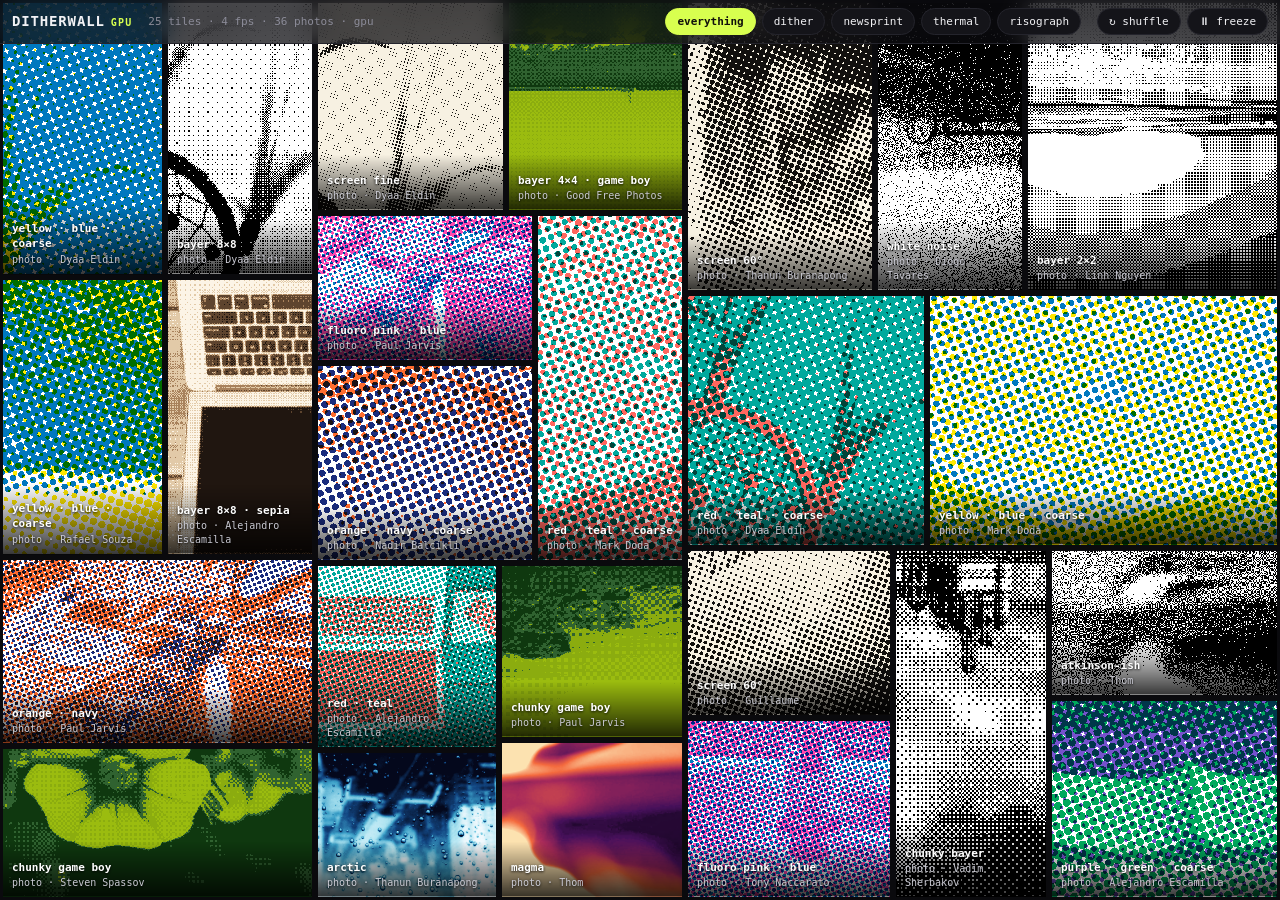
==== gpu/index.html @ 8051a63d "Add GPU wall: WebGL2 shader port, animated and pointer-reactive Renders the effects as fragment shad" ====
<!DOCTYPE html>
<html lang="en">
<head>
<meta charset="utf-8">
<meta name="viewport" content="width=device-width, initial-scale=1">
<title>ditherwall — gpu</title>
<meta name="color-scheme" content="dark">
<link rel="icon" href="data:image/svg+xml,%3Csvg xmlns='http://www.w3.org/2000/svg' viewBox='0 0 8 8'%3E%3Crect width='8' height='8' fill='%230b0b0e'/%3E%3Cg fill='%23d8ff4f'%3E%3Crect x='0' y='0' width='2' height='2'/%3E%3Crect x='4' y='0' width='2' height='2'/%3E%3Crect x='2' y='2' width='2' height='2'/%3E%3Crect x='6' y='2' width='2' height='2'/%3E%3Crect x='0' y='4' width='2' height='2'/%3E%3Crect x='4' y='4' width='2' height='2'/%3E%3Crect x='2' y='6' width='2' height='2'/%3E%3Crect x='6' y='6' width='2' height='2'/%3E%3C/g%3E%3C/svg%3E">
<link rel="stylesheet" href="style.css">
</head>
<body>
<canvas id="stage"></canvas>
<div id="labels" class="labels"></div>

<header class="bar">
  <h1>ditherwall<span class="tag">gpu</span></h1>
  <p id="status">compiling shaders…</p>
  <div class="chips" id="genres"></div>
  <div class="buttons">
    <button id="shuffle" type="button">↻ shuffle</button>
    <button id="freeze" type="button">⏸ freeze</button>
  </div>
</header>

<script type="module" src="main.js"></script>
</body>
</html>
---- gpu/style.css ----
:root { --ink:#f2f2f5; --muted:#8b8b98; --accent:#d8ff4f; --line:#24242c; --panel:#141419; }
* { box-sizing:border-box; }
html,body { margin:0; height:100%; background:#0b0b0e; color:var(--ink);
  font:13px/1.4 ui-monospace,"DejaVu Sans Mono",Menlo,monospace; overflow:hidden; }

/* The canvas is the wall; everything else floats over it. */
#stage { position:fixed; inset:0; display:block; }

.labels { position:fixed; inset:0; pointer-events:none; }
.label { position:absolute; transform:translateY(-100%); padding:18px 9px 7px;
  display:flex; flex-direction:column; gap:1px; text-shadow:0 1px 3px rgba(0,0,0,.95);
  /* tiles range from near-black to paper white, so the caption carries its own backdrop */
  background:linear-gradient(to top, rgba(0,0,0,.78), rgba(0,0,0,0)); }
.label .effect { font-size:11px; font-weight:600; color:#fff; }
.label .credit { font-size:10px; color:#c9c9d2; }

.bar { position:fixed; top:0; left:0; right:0; z-index:5;
  display:flex; align-items:center; gap:8px 16px; flex-wrap:wrap;
  padding:8px 12px; background:rgba(11,11,14,.72); backdrop-filter:blur(14px);
  border-bottom:1px solid var(--line); }
.bar h1 { margin:0; font-size:14px; letter-spacing:.06em; text-transform:uppercase; }
.tag { color:var(--accent); margin-left:6px; font-size:10px; letter-spacing:.12em; }
.bar p { margin:0; color:var(--muted); font-size:11px; min-width:16ch; }

.chips { display:flex; gap:6px; margin-left:auto; }
button, .chip { font:inherit; font-size:11px; color:var(--ink); background:var(--panel);
  border:1px solid var(--line); border-radius:999px; padding:5px 11px; cursor:pointer; }
button:hover,.chip:hover { border-color:#3a3a46; }
.chip[aria-pressed="true"] { background:var(--accent); border-color:var(--accent); color:#10100a; font-weight:600; }
.buttons { display:flex; gap:6px; }
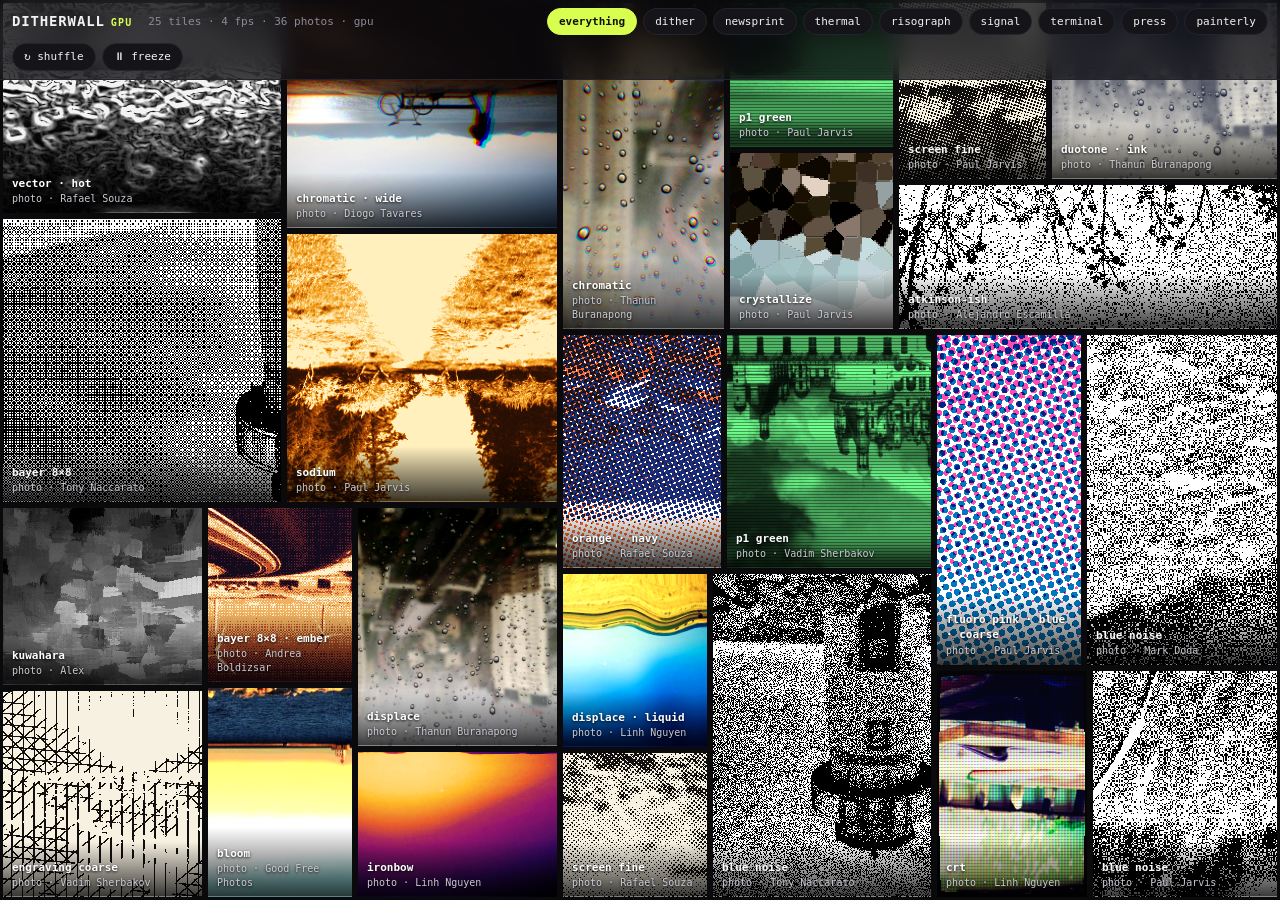
==== commit 4230a305: "Add preview card metadata for the deployed wall Now that the wall has a public URL, a link to it ren" ====
--- a/gpu/index.html
+++ b/gpu/index.html
@@ -5,6 +5,17 @@
 <meta name="viewport" content="width=device-width, initial-scale=1">
 <title>ditherwall — gpu</title>
 <meta name="color-scheme" content="dark">
+<meta name="description" content="Photographs rendered through dithering and print-process algorithms as WebGL shaders — live, animated, and reactive to the pointer.">
+
+<!-- Preview card. The image is an actual frame off the wall, not a mockup. -->
+<meta property="og:type" content="website">
+<meta property="og:title" content="ditherwall">
+<meta property="og:description" content="Sixteen shader programs, 61 presets: dithering, halftone, risograph, thermal, phosphor, xerox — all running live on your GPU.">
+<meta property="og:image" content="preview.jpg">
+<meta name="twitter:card" content="summary_large_image">
+<meta name="twitter:title" content="ditherwall">
+<meta name="twitter:description" content="Dithering and print-process algorithms as live WebGL shaders.">
+<meta name="twitter:image" content="preview.jpg">
 <link rel="icon" href="data:image/svg+xml,%3Csvg xmlns='http://www.w3.org/2000/svg' viewBox='0 0 8 8'%3E%3Crect width='8' height='8' fill='%230b0b0e'/%3E%3Cg fill='%23d8ff4f'%3E%3Crect x='0' y='0' width='2' height='2'/%3E%3Crect x='4' y='0' width='2' height='2'/%3E%3Crect x='2' y='2' width='2' height='2'/%3E%3Crect x='6' y='2' width='2' height='2'/%3E%3Crect x='0' y='4' width='2' height='2'/%3E%3Crect x='4' y='4' width='2' height='2'/%3E%3Crect x='2' y='6' width='2' height='2'/%3E%3Crect x='6' y='6' width='2' height='2'/%3E%3C/g%3E%3C/svg%3E">
 <link rel="stylesheet" href="style.css">
 </head>
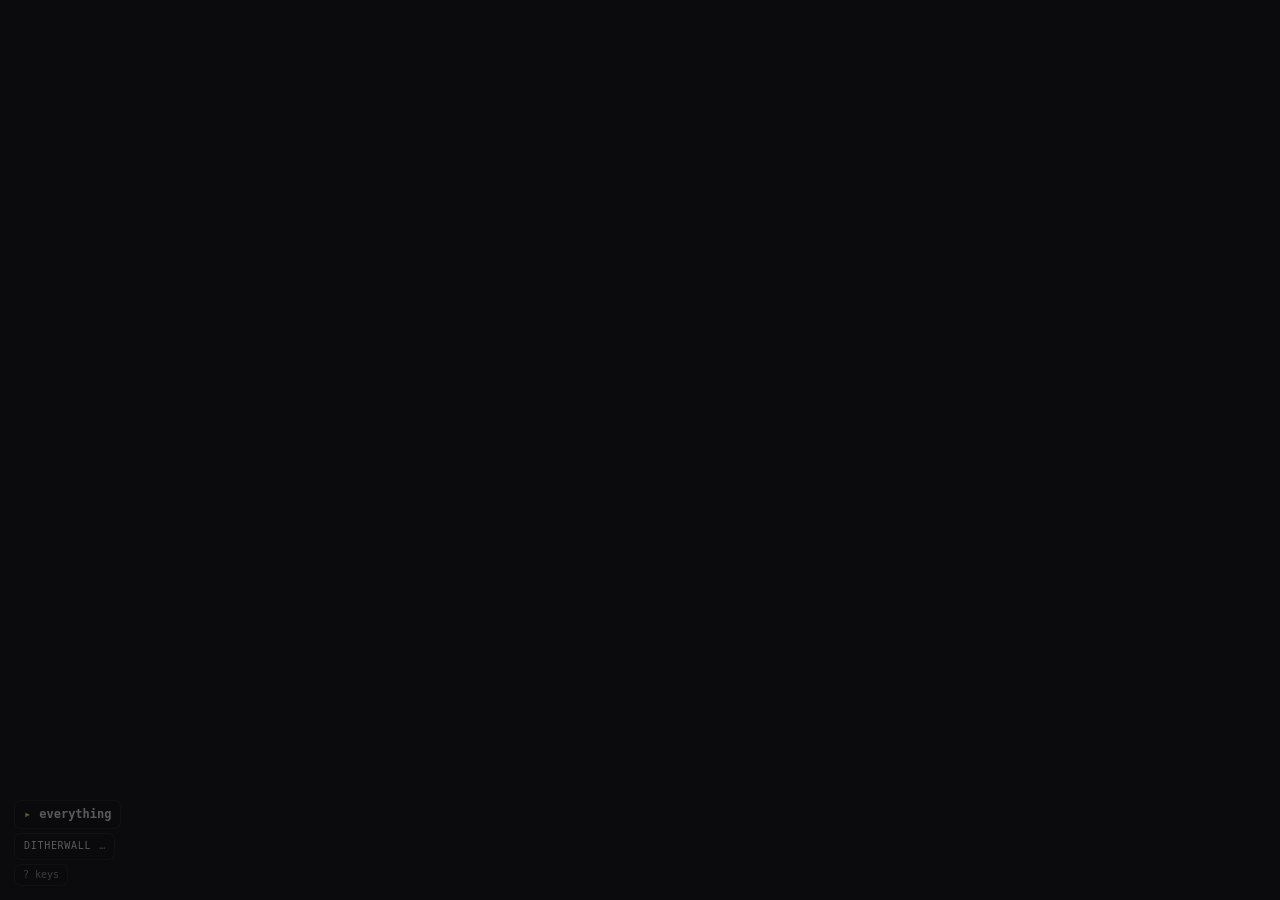
==== commit 942d707c: "Replace the header with corner chrome that gets out of the way The header occupied a strip of every " ====
--- a/gpu/index.html
+++ b/gpu/index.html
@@ -3,7 +3,7 @@
 <head>
 <meta charset="utf-8">
 <meta name="viewport" content="width=device-width, initial-scale=1">
-<title>ditherwall — gpu</title>
+<title>ditherwall</title>
 <meta name="color-scheme" content="dark">
 <meta name="description" content="Photographs rendered through dithering and print-process algorithms as WebGL shaders — live, animated, and reactive to the pointer.">
 
@@ -16,22 +16,43 @@
 <meta name="twitter:title" content="ditherwall">
 <meta name="twitter:description" content="Dithering and print-process algorithms as live WebGL shaders.">
 <meta name="twitter:image" content="preview.jpg">
+
 <link rel="icon" href="data:image/svg+xml,%3Csvg xmlns='http://www.w3.org/2000/svg' viewBox='0 0 8 8'%3E%3Crect width='8' height='8' fill='%230b0b0e'/%3E%3Cg fill='%23d8ff4f'%3E%3Crect x='0' y='0' width='2' height='2'/%3E%3Crect x='4' y='0' width='2' height='2'/%3E%3Crect x='2' y='2' width='2' height='2'/%3E%3Crect x='6' y='2' width='2' height='2'/%3E%3Crect x='0' y='4' width='2' height='2'/%3E%3Crect x='4' y='4' width='2' height='2'/%3E%3Crect x='2' y='6' width='2' height='2'/%3E%3Crect x='6' y='6' width='2' height='2'/%3E%3C/g%3E%3C/svg%3E">
 <link rel="stylesheet" href="style.css">
 </head>
 <body>
+
 <canvas id="stage"></canvas>
 <div id="labels" class="labels"></div>
 
-<header class="bar">
-  <h1>ditherwall<span class="tag">gpu</span></h1>
-  <p id="status">compiling shaders…</p>
-  <div class="chips" id="genres"></div>
-  <div class="buttons">
-    <button id="shuffle" type="button">↻ shuffle</button>
-    <button id="freeze" type="button">⏸ freeze</button>
+<!-- The only persistent chrome: a corner block that fades back when idle. -->
+<div id="hud" class="hud" aria-label="Controls">
+  <ul id="genres" class="genres" role="listbox" aria-label="Style"></ul>
+
+  <button id="toggle" class="line current" aria-expanded="false" aria-controls="genres">
+    <span class="caret">▸</span><span id="currentGenre">everything</span>
+  </button>
+
+  <div class="line meta">
+    <span class="mark">ditherwall</span>
+    <span id="status">…</span>
   </div>
-</header>
+
+  <div class="line hint" id="hint">? keys</div>
+</div>
+
+<div id="help" class="help" hidden>
+  <dl>
+    <dt>1 – 9</dt><dd>style</dd>
+    <dt>space</dt><dd>freeze</dd>
+    <dt>r</dt><dd>shuffle</dd>
+    <dt>l</dt><dd>pin captions</dd>
+    <dt>f</dt><dd>fullscreen</dd>
+    <dt>h</dt><dd>hide all chrome</dd>
+    <dt>?</dt><dd>this</dd>
+  </dl>
+  <p>Move the pointer — the processes respond to it.</p>
+</div>
 
 <script type="module" src="main.js"></script>
 </body>
--- a/gpu/style.css
+++ b/gpu/style.css
@@ -1,30 +1,152 @@
-:root { --ink:#f2f2f5; --muted:#8b8b98; --accent:#d8ff4f; --line:#24242c; --panel:#141419; }
-* { box-sizing:border-box; }
-html,body { margin:0; height:100%; background:#0b0b0e; color:var(--ink);
-  font:13px/1.4 ui-monospace,"DejaVu Sans Mono",Menlo,monospace; overflow:hidden; }
+:root {
+  --ink: #f4f4f7;
+  --muted: #9a9aa8;
+  --accent: #d8ff4f;
+  --pad: 14px;
+  --idle: .34;          /* resting opacity: legible, but well back */
+}
 
-/* The canvas is the wall; everything else floats over it. */
-#stage { position:fixed; inset:0; display:block; }
+* { box-sizing: border-box; }
 
-.labels { position:fixed; inset:0; pointer-events:none; }
-.label { position:absolute; transform:translateY(-100%); padding:18px 9px 7px;
-  display:flex; flex-direction:column; gap:1px; text-shadow:0 1px 3px rgba(0,0,0,.95);
-  /* tiles range from near-black to paper white, so the caption carries its own backdrop */
-  background:linear-gradient(to top, rgba(0,0,0,.78), rgba(0,0,0,0)); }
-.label .effect { font-size:11px; font-weight:600; color:#fff; }
-.label .credit { font-size:10px; color:#c9c9d2; }
+html, body {
+  margin: 0;
+  height: 100%;
+  background: #0b0b0e;
+  color: var(--ink);
+  font: 12px/1.45 ui-monospace, "DejaVu Sans Mono", Menlo, monospace;
+  overflow: hidden;
+}
 
-.bar { position:fixed; top:0; left:0; right:0; z-index:5;
-  display:flex; align-items:center; gap:8px 16px; flex-wrap:wrap;
-  padding:8px 12px; background:rgba(11,11,14,.72); backdrop-filter:blur(14px);
-  border-bottom:1px solid var(--line); }
-.bar h1 { margin:0; font-size:14px; letter-spacing:.06em; text-transform:uppercase; }
-.tag { color:var(--accent); margin-left:6px; font-size:10px; letter-spacing:.12em; }
-.bar p { margin:0; color:var(--muted); font-size:11px; min-width:16ch; }
+/* The wall is the page. Everything else floats over it and gets out of the way. */
+#stage { position: fixed; inset: 0; display: block; }
 
-.chips { display:flex; gap:6px; margin-left:auto; }
-button, .chip { font:inherit; font-size:11px; color:var(--ink); background:var(--panel);
-  border:1px solid var(--line); border-radius:999px; padding:5px 11px; cursor:pointer; }
-button:hover,.chip:hover { border-color:#3a3a46; }
-.chip[aria-pressed="true"] { background:var(--accent); border-color:var(--accent); color:#10100a; font-weight:600; }
-.buttons { display:flex; gap:6px; }
+/* ---------------------------------------------------------------- captions */
+
+.labels { position: fixed; inset: 0; pointer-events: none; }
+
+.label {
+  position: absolute;
+  transform: translateY(-100%);
+  padding: 20px 10px 8px;
+  display: flex;
+  flex-direction: column;
+  gap: 1px;
+  opacity: 0;
+  transition: opacity .18s ease;
+  background: linear-gradient(to top, rgba(0, 0, 0, .74), transparent);
+  text-shadow: 0 1px 3px rgba(0, 0, 0, .95);
+}
+/* One caption at a time, for whichever tile the pointer is over. */
+.label.near { opacity: 1; }
+/* ...unless captions are pinned on, for reading the whole wall. */
+.labels.pinned .label { opacity: 1; }
+
+.label .effect { font-size: 11px; font-weight: 600; color: #fff; }
+.label .credit { font-size: 10px; color: #c4c4ce; }
+
+/* -------------------------------------------------------------------- hud */
+
+.hud {
+  position: fixed;
+  left: max(var(--pad), env(safe-area-inset-left));
+  bottom: max(var(--pad), env(safe-area-inset-bottom));
+  z-index: 5;
+  display: flex;
+  flex-direction: column;
+  align-items: flex-start;
+  gap: 4px;
+  opacity: var(--idle);
+  transition: opacity .35s ease;
+}
+/* Woken by any pointer movement, and held awake while being used. */
+.hud.awake, .hud:hover, .hud:focus-within { opacity: 1; }
+
+.line {
+  display: flex;
+  align-items: baseline;
+  gap: 8px;
+  padding: 5px 9px;
+  border-radius: 7px;
+  background: rgba(10, 10, 14, .62);
+  backdrop-filter: blur(10px);
+  border: 1px solid rgba(255, 255, 255, .09);
+  white-space: nowrap;
+}
+
+.mark { color: var(--ink); letter-spacing: .07em; text-transform: uppercase; font-size: 10px; }
+.meta #status { color: var(--muted); font-size: 10px; }
+
+.current {
+  font: inherit;
+  color: var(--ink);
+  cursor: pointer;
+  font-weight: 600;
+}
+.current .caret { color: var(--accent); display: inline-block; transition: transform .18s; }
+.current[aria-expanded="true"] .caret { transform: rotate(90deg); }
+
+.hint { color: var(--muted); font-size: 10px; padding: 3px 8px; }
+
+/* Genre list grows upward out of the corner, so the wall below stays clear. */
+.genres {
+  list-style: none;
+  margin: 0 0 2px;
+  padding: 5px;
+  display: none;
+  flex-direction: column;
+  gap: 1px;
+  border-radius: 8px;
+  background: rgba(10, 10, 14, .74);
+  backdrop-filter: blur(14px);
+  border: 1px solid rgba(255, 255, 255, .09);
+  max-height: 62vh;
+  overflow: auto;
+  scrollbar-width: thin;
+}
+.genres.open { display: flex; }
+
+.genres li {
+  display: flex;
+  align-items: center;
+  gap: 8px;
+  padding: 4px 9px 4px 7px;
+  border-radius: 5px;
+  cursor: pointer;
+  color: var(--muted);
+}
+.genres li:hover { background: rgba(255, 255, 255, .07); color: var(--ink); }
+.genres li[aria-selected="true"] { color: var(--accent); }
+.genres li .key { color: #5d5d6b; font-size: 10px; width: 1ch; }
+
+/* ------------------------------------------------------------------- help */
+
+.help {
+  position: fixed;
+  left: max(var(--pad), env(safe-area-inset-left));
+  bottom: calc(max(var(--pad), env(safe-area-inset-bottom)) + 104px);
+  z-index: 6;
+  padding: 11px 13px;
+  border-radius: 9px;
+  background: rgba(10, 10, 14, .82);
+  backdrop-filter: blur(14px);
+  border: 1px solid rgba(255, 255, 255, .1);
+  max-width: 260px;
+}
+.help[hidden] { display: none; }
+.help dl { margin: 0; display: grid; grid-template-columns: auto 1fr; gap: 3px 12px; }
+.help dt { color: var(--accent); }
+.help dd { margin: 0; color: var(--muted); }
+.help p { margin: 9px 0 0; color: var(--muted); font-size: 10px; line-height: 1.4; }
+
+/* Everything hidden: the wall alone. */
+body.bare .hud, body.bare .help, body.bare .labels { opacity: 0; pointer-events: none; }
+
+@media (max-width: 640px) {
+  :root { --pad: 10px; --idle: .3; }
+  .hud { gap: 3px; }
+  .hint { display: none; }
+}
+
+@media (prefers-reduced-motion: reduce) {
+  .hud, .label, .current .caret { transition: none; }
+}
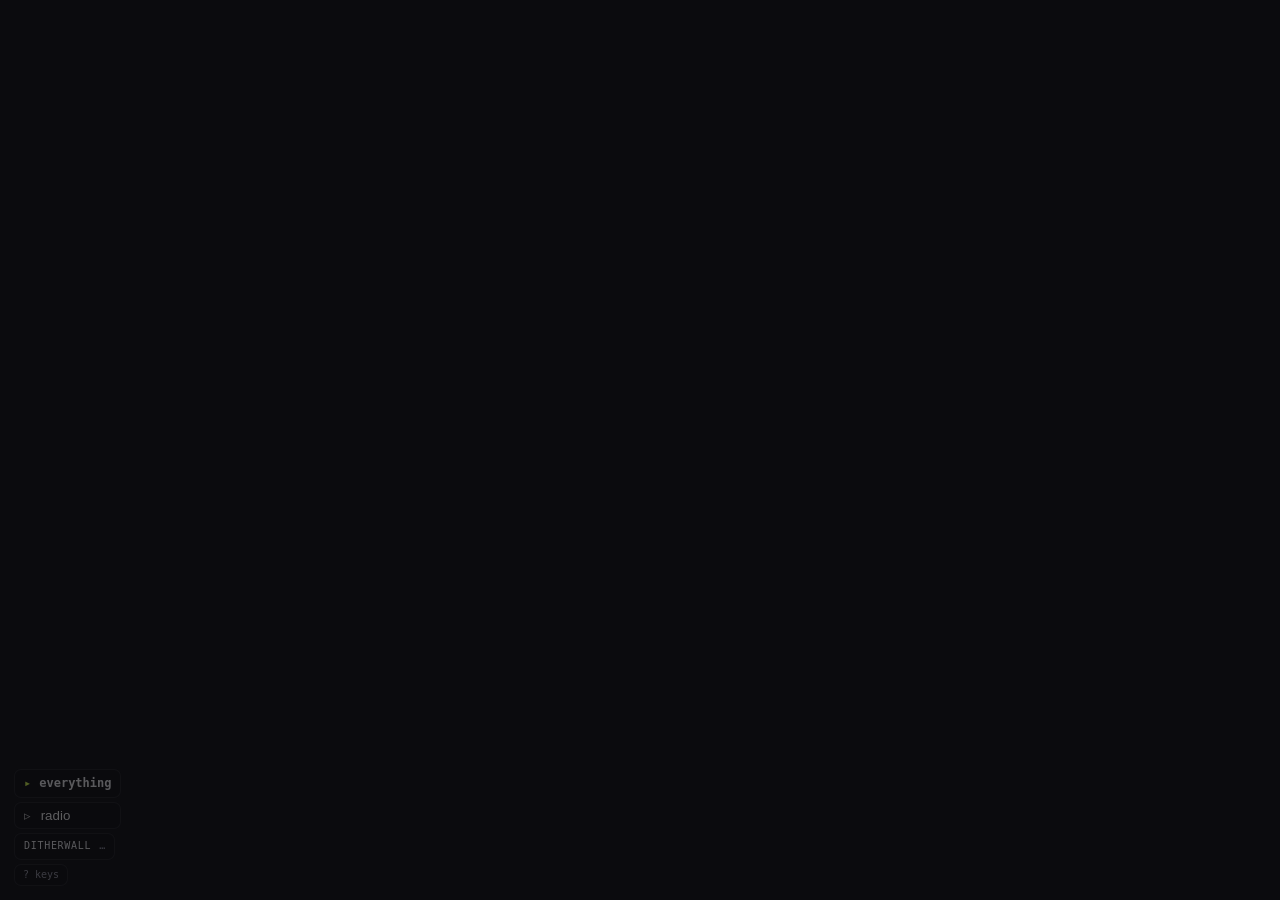
==== commit 9d8d28c3: "Add the radio: Creative Commons music, and a wall that moves to it Fourteen instrumentals, 35 MB, 49" ====
--- a/gpu/index.html
+++ b/gpu/index.html
@@ -33,6 +33,10 @@
     <span class="caret">▸</span><span id="currentGenre">everything</span>
   </button>
 
+  <button id="music" class="line music" aria-pressed="false" aria-label="Play music">
+    <span class="glyph"></span><span id="nowPlaying">radio</span>
+  </button>
+
   <div class="line meta">
     <span class="mark">ditherwall</span>
     <span id="status">…</span>
@@ -46,12 +50,19 @@
     <dt>1 – 9</dt><dd>style</dd>
     <dt>space</dt><dd>freeze</dd>
     <dt>r</dt><dd>shuffle</dd>
+    <dt>m</dt><dd>music</dd>
     <dt>l</dt><dd>pin captions</dd>
     <dt>f</dt><dd>fullscreen</dd>
     <dt>h</dt><dd>hide all chrome</dd>
     <dt>?</dt><dd>this</dd>
   </dl>
   <p>Move the pointer — the processes respond to it.</p>
+
+  <div class="credits">
+    <p>Photographs from <a href="https://picsum.photos">Picsum</a>, credited per tile.</p>
+    <p id="musicCredits">Music: Creative Commons, credited below.</p>
+    <ul id="trackCredits"></ul>
+  </div>
 </div>
 
 <script type="module" src="main.js"></script>
--- a/gpu/style.css
+++ b/gpu/style.css
@@ -150,3 +150,45 @@
 @media (prefers-reduced-motion: reduce) {
   .hud, .label, .current .caret { transition: none; }
 }
+
+/* While a tile owns the screen the wall behind it is inert. */
+body.focused .label { transition: opacity .25s ease; }
+body.focused .hint { opacity: 0; }
+
+/* ---- radio -------------------------------------------------------------
+   The now-playing line sits in the same corner block as everything else and
+   stays quiet: this is a wall you look at, with music under it, not a player. */
+
+.hud .music {
+  display: flex;
+  align-items: baseline;
+  gap: 0.5em;
+  width: 100%;
+  text-align: left;
+  cursor: pointer;
+}
+
+.hud .music .glyph {
+  width: 0.75em;
+  flex: none;
+  opacity: 0.75;
+}
+.hud .music .glyph::before { content: '▹'; }
+body.playing .hud .music .glyph::before { content: '▪'; }
+
+#nowPlaying {
+  overflow: hidden;
+  text-overflow: ellipsis;
+  white-space: nowrap;
+}
+
+.np-title { opacity: 0.95; }
+.np-artist { opacity: 0.55; }
+.np-artist::before { content: ' · '; }
+
+.help .credits { margin-top: 1rem; border-top: 1px solid rgba(255,255,255,0.12); padding-top: 0.7rem; }
+.help .credits p { margin: 0 0 0.4rem; opacity: 0.7; }
+.help .credits ul { margin: 0; padding: 0; list-style: none; max-height: 32vh; overflow-y: auto; }
+.help .credits li { opacity: 0.66; line-height: 1.5; }
+.help .credits a { color: inherit; }
+.help .credits .lic { opacity: 0.5; }
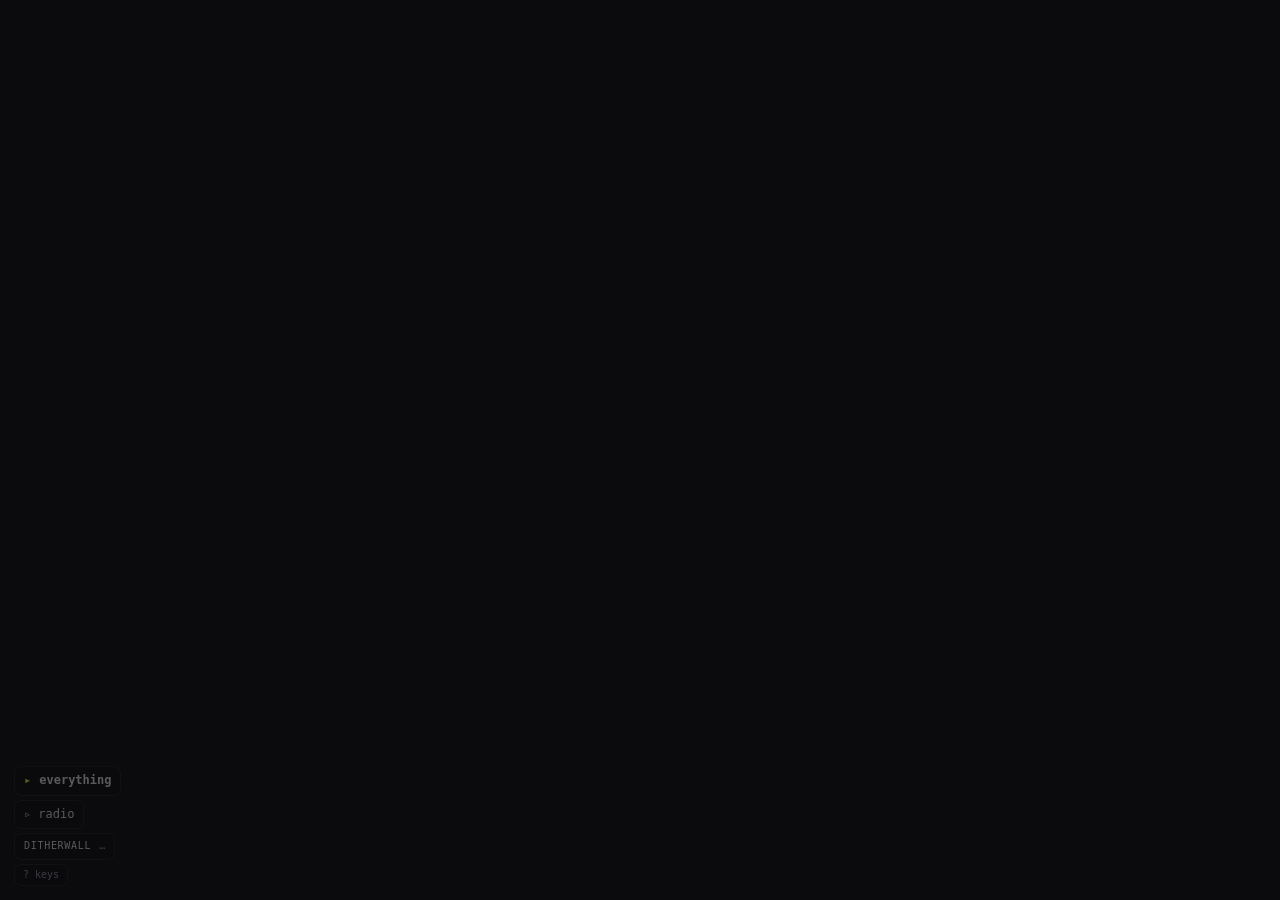
==== commit 583374b2: "Let the radio's tracks be picked from the corner menu The track list reuses the genre list wholesale" ====
--- a/gpu/index.html
+++ b/gpu/index.html
@@ -33,9 +33,16 @@
     <span class="caret">▸</span><span id="currentGenre">everything</span>
   </button>
 
-  <button id="music" class="line music" aria-pressed="false" aria-label="Play music">
-    <span class="glyph"></span><span id="nowPlaying">radio</span>
-  </button>
+  <ul id="tracks" class="genres tracks" role="listbox" aria-label="Track"></ul>
+
+  <div class="line music">
+    <button id="music" class="playbtn" aria-pressed="false" aria-label="Play music">
+      <span class="glyph"></span>
+    </button>
+    <button id="trackToggle" class="tracktoggle" aria-expanded="false" aria-controls="tracks">
+      <span id="nowPlaying">radio</span>
+    </button>
+  </div>
 
   <div class="line meta">
     <span class="mark">ditherwall</span>
@@ -51,6 +58,7 @@
     <dt>space</dt><dd>freeze</dd>
     <dt>r</dt><dd>shuffle</dd>
     <dt>m</dt><dd>music</dd>
+    <dt>n</dt><dd>next track</dd>
     <dt>l</dt><dd>pin captions</dd>
     <dt>f</dt><dd>fullscreen</dd>
     <dt>h</dt><dd>hide all chrome</dd>
--- a/gpu/style.css
+++ b/gpu/style.css
@@ -157,34 +157,51 @@
 
 /* ---- radio -------------------------------------------------------------
    The now-playing line sits in the same corner block as everything else and
-   stays quiet: this is a wall you look at, with music under it, not a player. */
-
-.hud .music {
-  display: flex;
-  align-items: baseline;
-  gap: 0.5em;
-  width: 100%;
+   stays quiet: this is a wall you look at, with music under it, not a player.
+   The track list reuses the genre list's styling wholesale -- same shape, same
+   behaviour, so there is only one thing to learn. */
+
+.line.music { gap: 7px; max-width: min(46vw, 320px); }
+
+.line.music button {
+  font: inherit;
+  color: inherit;
+  background: none;
+  border: 0;
+  padding: 0;
+  cursor: pointer;
+  min-width: 0;
+}
+
+.playbtn { color: var(--accent); flex: none; opacity: .8; }
+.playbtn:hover { opacity: 1; }
+.playbtn .glyph::before { content: '▹'; }
+body.playing .playbtn .glyph::before { content: '❚❚'; font-size: 9px; }
+
+.tracktoggle {
+  overflow: hidden;
   text-align: left;
-  cursor: pointer;
-}
-
-.hud .music .glyph {
-  width: 0.75em;
-  flex: none;
-  opacity: 0.75;
-}
-.hud .music .glyph::before { content: '▹'; }
-body.playing .hud .music .glyph::before { content: '▪'; }
+  color: var(--muted);
+}
+.tracktoggle:hover { color: var(--ink); }
+body.playing .tracktoggle { color: var(--ink); }
 
 #nowPlaying {
+  display: block;
   overflow: hidden;
   text-overflow: ellipsis;
   white-space: nowrap;
 }
 
-.np-title { opacity: 0.95; }
-.np-artist { opacity: 0.55; }
+.np-title { opacity: .95; }
+.np-artist { opacity: .55; }
 .np-artist::before { content: ' · '; }
+
+/* Track list: wider than the genre list, since titles are longer. */
+.tracks { max-width: min(78vw, 340px); }
+.tracks li { justify-content: space-between; }
+.tracks li .t { overflow: hidden; text-overflow: ellipsis; white-space: nowrap; }
+.tracks li .bpm { color: #5d5d6b; font-size: 10px; flex: none; }
 
 .help .credits { margin-top: 1rem; border-top: 1px solid rgba(255,255,255,0.12); padding-top: 0.7rem; }
 .help .credits p { margin: 0 0 0.4rem; opacity: 0.7; }
